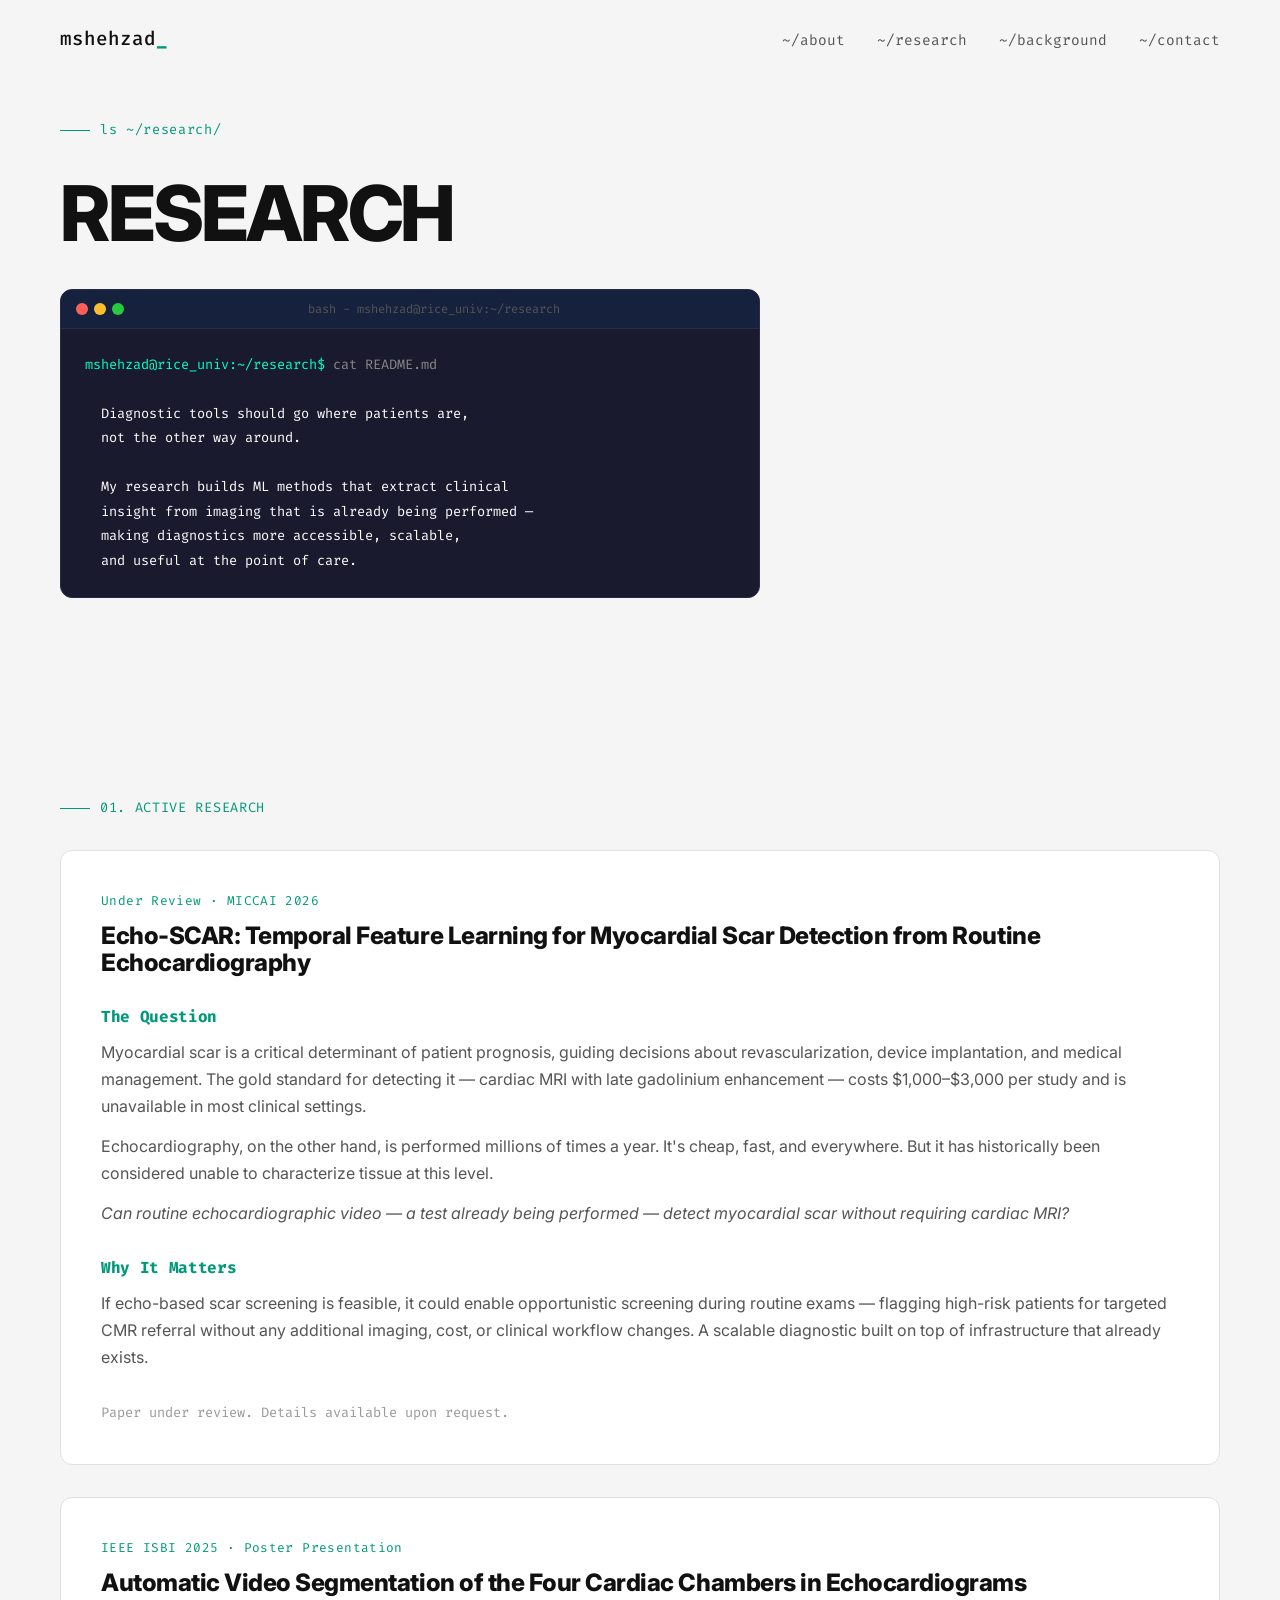
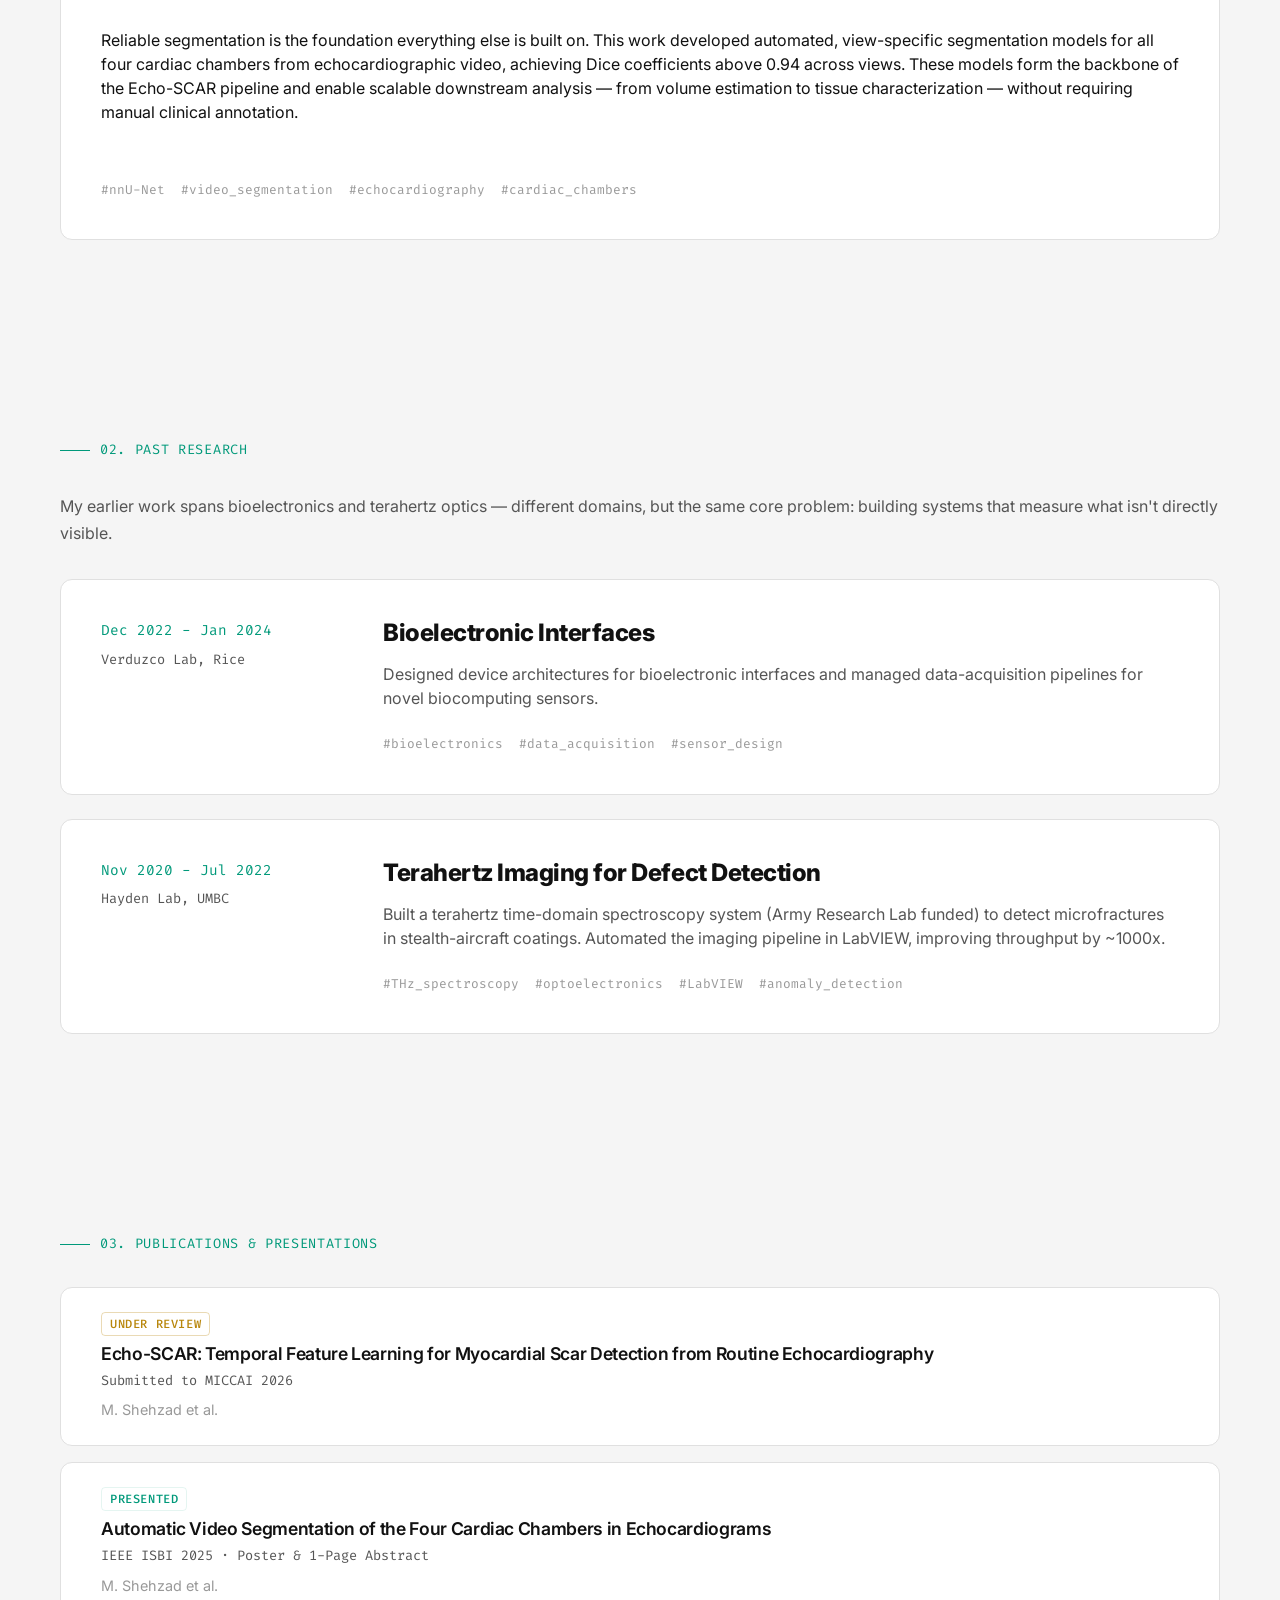
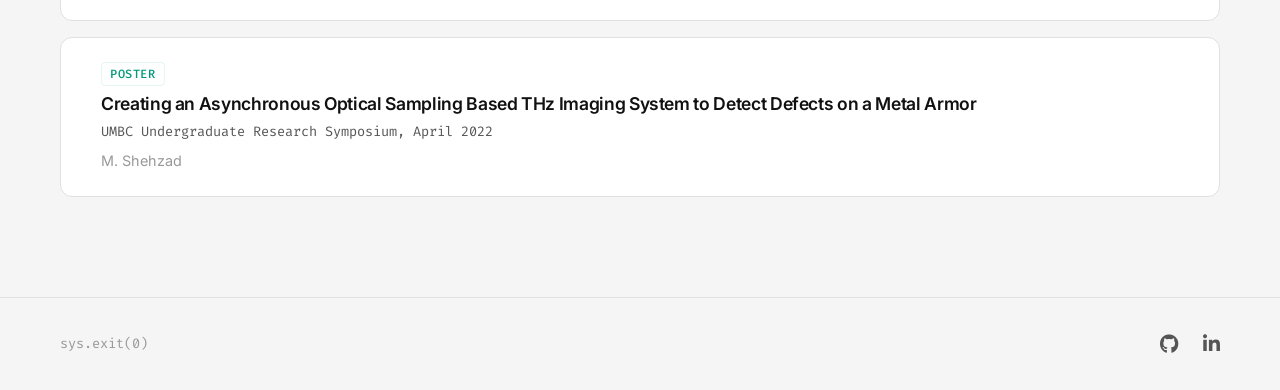
==== research.html @ f6555616 "Rebuild academic website with research page and ML-focused content - Rewrote index.html: research-fo" ====
<!DOCTYPE html>
<html lang="en">

<head>
    <meta charset="UTF-8">
    <meta name="viewport" content="width=device-width, initial-scale=1.0">
    <meta name="color-scheme" content="light dark">
    <title>Research | Mansoor Shehzad</title>
    <meta name="description"
        content="Research by Mansoor Shehzad - Medical computer vision, cardiac imaging, echocardiographic scar detection, and THz spectroscopy.">

    <!-- Google Fonts -->
    <link rel="preconnect" href="https://fonts.googleapis.com">
    <link rel="preconnect" href="https://fonts.gstatic.com" crossorigin>
    <link
        href="https://fonts.googleapis.com/css2?family=Fira+Code:wght@400;500&family=Inter:wght@400;500;600;800&display=swap"
        rel="stylesheet">

    <!-- Icons -->
    <link rel="stylesheet" href="https://cdnjs.cloudflare.com/ajax/libs/font-awesome/6.4.0/css/all.min.css">

    <!-- Custom CSS -->
    <link rel="stylesheet" href="css/styles.css">
</head>

<body>

    <!-- Navigation -->
    <nav id="navbar">
        <div class="nav-container">
            <a href="index.html" class="logo">mshehzad<span class="blink">_</span></a>
            <ul class="nav-links">
                <li><a href="index.html#about" class="nav-item">~/about</a></li>
                <li><a href="research.html" class="nav-item active">~/research</a></li>
                <li><a href="index.html#education" class="nav-item">~/background</a></li>
                <li><a href="index.html#contact" class="nav-item">~/contact</a></li>
            </ul>
        </div>
    </nav>

    <main>
        <!-- Research Hero -->
        <section class="research-hero">
            <div class="section-badge">ls ~/research/</div>
            <h1 class="research-page-title">Research</h1>

            <div class="terminal-window glass-panel" style="max-width: 700px;">
                <div class="terminal-header">
                    <div class="mac-btns">
                        <span class="btn-red"></span>
                        <span class="btn-yel"></span>
                        <span class="btn-grn"></span>
                    </div>
                    <div class="terminal-title">bash - mshehzad@rice_univ:~/research</div>
                </div>
                <div class="terminal-body">
                    <p><span class="prompt">mshehzad@rice_univ:~/research$</span> cat README.md</p>
                    <p class="term-output">&nbsp;</p>
                    <p class="term-output">Diagnostic tools should go where patients are,</p>
                    <p class="term-output">not the other way around.</p>
                    <p class="term-output">&nbsp;</p>
                    <p class="term-output">My research builds ML methods that extract clinical</p>
                    <p class="term-output">insight from imaging that is already being performed &mdash;</p>
                    <p class="term-output">making diagnostics more accessible, scalable,</p>
                    <p class="term-output">and useful at the point of care.</p>
                </div>
            </div>
        </section>

        <!-- Active Research -->
        <section class="section-reveal">
            <div class="section-badge">01. ACTIVE RESEARCH</div>

            <!-- Echo-SCAR -->
            <div class="research-project glass-panel">
                <div class="research-project-header">
                    <div>
                        <div class="research-card-tag">Under Review &middot; MICCAI 2026</div>
                        <h2>Echo-SCAR: Temporal Feature Learning for Myocardial Scar Detection from Routine Echocardiography</h2>
                    </div>
                </div>

                <div class="research-project-body">
                    <div class="research-question">
                        <h3>The Question</h3>
                        <p>
                            Myocardial scar is a critical determinant of patient prognosis, guiding decisions about
                            revascularization, device implantation, and medical management. The gold standard for
                            detecting it &mdash; cardiac MRI with late gadolinium enhancement &mdash; costs
                            $1,000&ndash;$3,000 per study and is unavailable in most clinical settings.
                        </p>
                        <p style="margin-top: 0.8rem;">
                            Echocardiography, on the other hand, is performed millions of times a year. It's cheap,
                            fast, and everywhere. But it has historically been considered unable to characterize
                            tissue at this level.
                        </p>
                        <p style="margin-top: 0.8rem;">
                            <em>Can routine echocardiographic video &mdash; a test already being performed &mdash;
                            detect myocardial scar without requiring cardiac MRI?</em>
                        </p>
                    </div>

                    <div class="research-question">
                        <h3>Why It Matters</h3>
                        <p>
                            If echo-based scar screening is feasible, it could enable opportunistic screening during
                            routine exams &mdash; flagging high-risk patients for targeted CMR referral without any
                            additional imaging, cost, or clinical workflow changes. A scalable diagnostic built on
                            top of infrastructure that already exists.
                        </p>
                    </div>

                    <p style="color: var(--text-muted); font-family: var(--font-mono); font-size: 0.85rem;">
                        Paper under review. Details available upon request.
                    </p>
                </div>
            </div>

            <!-- ISBI -->
            <div class="research-project glass-panel" style="margin-top: 2rem;">
                <div class="research-project-header">
                    <div>
                        <div class="research-card-tag">IEEE ISBI 2025 &middot; Poster Presentation</div>
                        <h2>Automatic Video Segmentation of the Four Cardiac Chambers in Echocardiograms</h2>
                    </div>
                </div>

                <div class="research-project-body">
                    <p>
                        Reliable segmentation is the foundation everything else is built on. This work developed
                        automated, view-specific segmentation models for all four cardiac chambers from echocardiographic
                        video, achieving Dice coefficients above 0.94 across views. These models form the backbone of
                        the Echo-SCAR pipeline and enable scalable downstream analysis &mdash; from volume estimation
                        to tissue characterization &mdash; without requiring manual clinical annotation.
                    </p>
                    <div class="exp-tech" style="margin-top: 1.5rem;">
                        <span>#nnU-Net</span> <span>#video_segmentation</span> <span>#echocardiography</span>
                        <span>#cardiac_chambers</span>
                    </div>
                </div>
            </div>
        </section>

        <!-- Past Research -->
        <section class="section-reveal">
            <div class="section-badge">02. PAST RESEARCH</div>

            <p style="color: var(--text-secondary); margin-bottom: 2rem; font-size: 1rem; line-height: 1.7;">
                My earlier work spans bioelectronics and terahertz optics &mdash; different domains, but the same
                core problem: building systems that measure what isn't directly visible.
            </p>

            <div class="exp-list">
                <div class="exp-row glass-panel hover-target">
                    <div class="exp-meta">
                        <div class="exp-date">Dec 2022 - Jan 2024</div>
                        <div class="exp-location">Verduzco Lab, Rice</div>
                    </div>
                    <div class="exp-details">
                        <h3>Bioelectronic Interfaces</h3>
                        <p class="exp-desc">
                            Designed device architectures for bioelectronic interfaces and managed data-acquisition
                            pipelines for novel biocomputing sensors.
                        </p>
                        <div class="exp-tech">
                            <span>#bioelectronics</span> <span>#data_acquisition</span> <span>#sensor_design</span>
                        </div>
                    </div>
                </div>

                <div class="exp-row glass-panel hover-target">
                    <div class="exp-meta">
                        <div class="exp-date">Nov 2020 - Jul 2022</div>
                        <div class="exp-location">Hayden Lab, UMBC</div>
                    </div>
                    <div class="exp-details">
                        <h3>Terahertz Imaging for Defect Detection</h3>
                        <p class="exp-desc">
                            Built a terahertz time-domain spectroscopy system (Army Research Lab funded) to detect
                            microfractures in stealth-aircraft coatings. Automated the imaging pipeline in LabVIEW,
                            improving throughput by ~1000x.
                        </p>
                        <div class="exp-tech">
                            <span>#THz_spectroscopy</span> <span>#optoelectronics</span> <span>#LabVIEW</span>
                            <span>#anomaly_detection</span>
                        </div>
                    </div>
                </div>
            </div>
        </section>

        <!-- Publications & Presentations -->
        <section class="section-reveal">
            <div class="section-badge">03. PUBLICATIONS & PRESENTATIONS</div>

            <div class="publications-list">
                <div class="pub-item glass-panel">
                    <div class="pub-status status-review">Under Review</div>
                    <h4>Echo-SCAR: Temporal Feature Learning for Myocardial Scar Detection from Routine Echocardiography</h4>
                    <p class="pub-venue">Submitted to MICCAI 2026</p>
                    <p class="pub-authors">M. Shehzad et al.</p>
                </div>

                <div class="pub-item glass-panel">
                    <div class="pub-status status-published">Presented</div>
                    <h4>Automatic Video Segmentation of the Four Cardiac Chambers in Echocardiograms</h4>
                    <p class="pub-venue">IEEE ISBI 2025 &middot; Poster & 1-Page Abstract</p>
                    <p class="pub-authors">M. Shehzad et al.</p>
                </div>

                <div class="pub-item glass-panel">
                    <div class="pub-status status-published">Poster</div>
                    <h4>Creating an Asynchronous Optical Sampling Based THz Imaging System to Detect Defects on a Metal Armor</h4>
                    <p class="pub-venue">UMBC Undergraduate Research Symposium, April 2022</p>
                    <p class="pub-authors">M. Shehzad</p>
                </div>
            </div>
        </section>

    </main>

    <footer>
        <div class="foot-container">
            <p>sys.exit(0)</p>
            <div class="social-links">
                <a href="#"><i class="fab fa-github"></i></a>
                <a href="#"><i class="fab fa-linkedin-in"></i></a>
            </div>
        </div>
    </footer>

    <!-- Scripts -->
    <script src="js/main.js"></script>
</body>

</html>
---- css/styles.css ----
/* =========================================================================
   VARIABLES & BASE SETUP
   ========================================================================= */
:root {
    color-scheme: light dark;

    /* Colors - Dark Theme (default) */
    --sys-bg: #030303;
    --sys-surface: #0a0a0a;
    --sys-surface-hover: #111111;
    --sys-border: #222222;
    --sys-border-glow: #333333;

    --text-primary: #ffffff;
    --text-secondary: #888888;
    --text-muted: #555555;

    --accent: #00ffcc;
    --accent-hover: #00e5b7;

    /* Terminal */
    --term-bg: #000000;
    --term-header: #111111;
    --term-border: #333333;
    --term-header-border: #222222;

    /* Nav */
    --nav-bg: rgba(3, 3, 3, 0.8);

    /* Status badges */
    --status-review: #ffbd2e;
    --status-review-border: rgba(255, 189, 46, 0.3);

    /* Highlight border */
    --accent-subtle: rgba(0, 255, 204, 0.1);

    /* Typography */
    --font-sans: 'Inter', sans-serif;
    --font-mono: 'Fira Code', monospace;

    /* Layout */
    --max-width: 1200px;
    --nav-height: 80px;

    /* Transitions */
    --transition: 0.3s cubic-bezier(0.16, 1, 0.3, 1);
}

@media (prefers-color-scheme: light) {
    :root {
        --sys-bg: #f5f5f5;
        --sys-surface: #ffffff;
        --sys-surface-hover: #f0f0f0;
        --sys-border: #e0e0e0;
        --sys-border-glow: #d0d0d0;

        --text-primary: #111111;
        --text-secondary: #555555;
        --text-muted: #999999;

        --accent: #00997a;
        --accent-hover: #007a62;

        --term-bg: #1a1a2e;
        --term-header: #16213e;
        --term-border: #2a2a4a;
        --term-header-border: #2a2a4a;

        --nav-bg: rgba(245, 245, 245, 0.85);

        --status-review: #b8860b;
        --status-review-border: rgba(184, 134, 11, 0.3);

        --accent-subtle: rgba(0, 153, 122, 0.1);
    }
}

* {
    margin: 0;
    padding: 0;
    box-sizing: border-box;
}

html {
    scroll-behavior: smooth;
    background-color: var(--sys-bg);
}

body {
    font-family: var(--font-sans);
    background-color: var(--sys-bg);
    color: var(--text-primary);
    line-height: 1.5;
    overflow-x: hidden;
}

/* Typography Base */
h1,
h2,
h3,
h4,
h5,
h6 {
    font-family: var(--font-sans);
    font-weight: 800;
    line-height: 1.1;
    letter-spacing: -0.02em;
}

a {
    text-decoration: none;
    color: var(--text-primary);
    transition: var(--transition);
}

ul {
    list-style: none;
}

/* =========================================================================
   UTILITY CLASSES & PANELS
   ========================================================================= */
main>section {
    max-width: var(--max-width);
    margin: 0 auto;
    padding: 100px 20px;
}

.glass-panel {
    background: var(--sys-surface);
    border: 1px solid var(--sys-border);
    border-radius: 12px;
    padding: 2.5rem;
    transition: var(--transition);
}

.hover-target:hover {
    background: var(--sys-surface-hover);
    border-color: var(--sys-border-glow);
    transform: translateY(-2px);
    box-shadow: 0 10px 30px rgba(0, 0, 0, 0.15);
}

.section-badge {
    font-family: var(--font-mono);
    color: var(--accent);
    font-size: 0.85rem;
    margin-bottom: 2rem;
    letter-spacing: 0.05em;
    display: flex;
    align-items: center;
    gap: 10px;
}

.section-badge::before {
    content: '';
    display: inline-block;
    width: 30px;
    height: 1px;
    background: var(--accent);
}

.btn-solid {
    display: inline-block;
    background: var(--text-primary);
    color: var(--sys-bg);
    padding: 0.8rem 1.5rem;
    border-radius: 4px;
    font-weight: 600;
    font-size: 0.9rem;
    letter-spacing: 0.5px;
}

.btn-solid:hover {
    background: var(--accent);
    transform: translateY(-2px);
}

/* Scroll Reveal */
.section-reveal {
    opacity: 0;
    transform: translateY(30px);
    transition: opacity 0.8s ease-out, transform 0.8s ease-out;
}

.section-reveal.active {
    opacity: 1;
    transform: translateY(0);
}

/* =========================================================================
   NAVIGATION
   ========================================================================= */
#navbar {
    position: fixed;
    top: 0;
    width: 100%;
    height: var(--nav-height);
    background: var(--nav-bg);
    backdrop-filter: blur(12px);
    -webkit-backdrop-filter: blur(12px);
    z-index: 1000;
    border-bottom: 1px solid transparent;
    transition: var(--transition);
}

#navbar.scrolled {
    border-bottom: 1px solid var(--sys-border);
    height: 70px;
}

.nav-container {
    max-width: var(--max-width);
    margin: 0 auto;
    padding: 0 20px;
    height: 100%;
    display: flex;
    justify-content: space-between;
    align-items: center;
}

.logo {
    font-family: var(--font-mono);
    font-size: 1.2rem;
    font-weight: 500;
    color: var(--text-primary);
}

.blink {
    animation: blinker 1s linear infinite;
    color: var(--accent);
    font-weight: bold;
}

@keyframes blinker {
    50% {
        opacity: 0;
    }
}

.nav-links {
    display: flex;
    gap: 2rem;
}

.nav-item {
    font-family: var(--font-mono);
    color: var(--text-secondary);
    font-size: 0.9rem;
}

.nav-item:hover,
.nav-item.active {
    color: var(--accent);
}

/* =========================================================================
   HERO SECTION
   ========================================================================= */
.hero {
    min-height: 100vh;
    display: flex;
    flex-direction: column;
    justify-content: center;
    position: relative;
    padding-top: var(--nav-height);
}

.hero-wrapper {
    display: grid;
    grid-template-columns: 1fr 1fr;
    gap: 4rem;
    align-items: center;
}

.hero-title {
    font-size: clamp(4rem, 8vw, 7rem);
    line-height: 0.9;
    letter-spacing: -0.04em;
    color: var(--text-primary);
    text-transform: uppercase;
}

/* Terminal Window */
.terminal-window {
    padding: 0;
    overflow: hidden;
    display: flex;
    flex-direction: column;
    background: var(--term-bg);
    border: 1px solid var(--term-border);
}

.terminal-header {
    background: var(--term-header);
    padding: 10px 15px;
    display: flex;
    align-items: center;
    border-bottom: 1px solid var(--term-header-border);
}

.mac-btns {
    display: flex;
    gap: 6px;
}

.mac-btns span {
    width: 12px;
    height: 12px;
    border-radius: 50%;
}

.btn-red {
    background: #ff5f56;
}

.btn-yel {
    background: #ffbd2e;
}

.btn-grn {
    background: #27c93f;
}

.terminal-body {
    padding: 1.5rem;
    font-family: var(--font-mono);
    font-size: 0.85rem;
    color: #888888;
    line-height: 1.8;
}

.prompt {
    color: #00ffcc;
}

.term-output {
    color: #ffffff;
    padding-left: 1rem;
}

.cursor {
    display: inline-block;
    width: 8px;
    height: 1em;
    background: #ffffff;
    vertical-align: middle;
    animation: blinker 1s infinite;
}

.terminal-title {
    flex: 1;
    text-align: center;
    font-family: var(--font-mono);
    font-size: 0.75rem;
    color: #555555;
}

.scroll-down {
    position: absolute;
    bottom: 40px;
    left: 20px;
    display: flex;
    align-items: center;
    gap: 15px;
    transform: rotate(90deg);
    transform-origin: left;
    font-family: var(--font-mono);
    font-size: 0.75rem;
    color: var(--text-secondary);
}

.scroll-down .line {
    width: 60px;
    height: 1px;
    background: var(--text-secondary);
}

/* =========================================================================
   BENTO GRID (ABOUT & SKILLS)
   ========================================================================= */
.bento-grid {
    display: grid;
    grid-template-columns: repeat(4, 1fr);
    grid-template-rows: auto auto;
    gap: 1.5rem;
}

.bento-box {
    padding: 2.5rem;
    display: flex;
    flex-direction: column;
    justify-content: center;
}

h2 {
    font-size: 2rem;
    margin-bottom: 1.5rem;
}

.bento-large {
    grid-column: span 3;
    grid-row: span 2;
}

.bento-large p {
    color: var(--text-secondary);
    font-size: 1.1rem;
    max-width: 90%;
    line-height: 1.7;
}

.bento-tall {
    grid-column: span 1;
    grid-row: span 2;
}

.bento-tall h3 {
    font-size: 1.2rem;
    margin-bottom: 1.5rem;
    color: var(--accent);
    font-family: var(--font-mono);
}

.tech-tags {
    display: flex;
    flex-direction: column;
    gap: 0.8rem;
}

.tag {
    font-family: var(--font-mono);
    font-size: 0.85rem;
    color: var(--text-secondary);
    display: flex;
    align-items: center;
}

.tag::before {
    content: '>';
    margin-right: 8px;
    color: var(--sys-border-glow);
}

.tag.python {
    color: var(--text-primary);
}

.tag.python::before {
    color: var(--accent);
}

.bento-small {
    grid-column: span 2;
    padding: 1.5rem 2.5rem;
}

.highlight-box {
    display: flex;
    flex-direction: row;
    align-items: center;
    gap: 1.5rem;
    border-color: var(--accent-subtle);
}

.box-icon {
    font-size: 2.5rem;
    color: var(--accent);
}

.box-val {
    font-size: 2.5rem;
    font-weight: 800;
    line-height: 1;
}

.box-label {
    font-family: var(--font-mono);
    font-size: 0.8rem;
    color: var(--text-secondary);
    text-transform: uppercase;
    letter-spacing: 0.05em;
    max-width: 150px;
}

/* =========================================================================
   EXPERIENCE LIST
   ========================================================================= */
.exp-list {
    display: flex;
    flex-direction: column;
    gap: 1.5rem;
}

.exp-row {
    display: grid;
    grid-template-columns: 250px 1fr;
    gap: 2rem;
    padding: 2.5rem;
}

.exp-meta {
    font-family: var(--font-mono);
}

.exp-date {
    color: var(--accent);
    font-size: 0.9rem;
    margin-bottom: 0.5rem;
}

.exp-location {
    color: var(--text-secondary);
    font-size: 0.85rem;
}

.exp-details h3 {
    font-size: 1.5rem;
    margin-bottom: 1rem;
}

.exp-desc {
    color: var(--text-secondary);
    font-size: 1rem;
    margin-bottom: 1.5rem;
}

.exp-tech {
    font-family: var(--font-mono);
    font-size: 0.8rem;
    color: var(--text-muted);
    display: flex;
    flex-wrap: wrap;
    gap: 1rem;
}

/* =========================================================================
   EDUCATION & LEADERSHIP SPLIT
   ========================================================================= */
.split-grid {
    display: grid;
    grid-template-columns: 1fr 1fr;
    gap: 1.5rem;
}

.p-container h2 {
    font-size: 1.5rem;
    margin-bottom: 2rem;
    display: flex;
    align-items: center;
    gap: 10px;
}

.p-container h2 i {
    color: var(--accent);
}

.clean-list {
    display: flex;
    flex-direction: column;
    gap: 2rem;
}

.clean-list li {
    position: relative;
    padding-left: 20px;
}

.clean-list li::before {
    content: '';
    position: absolute;
    left: 0;
    top: 6px;
    width: 6px;
    height: 6px;
    background: var(--text-muted);
    border-radius: 50%;
}

.list-meta {
    font-family: var(--font-mono);
    font-size: 0.8rem;
    color: var(--accent);
    margin-bottom: 0.3rem;
}

.clean-list h4 {
    font-size: 1.1rem;
    margin-bottom: 0.2rem;
}

.clean-list p {
    color: var(--text-secondary);
    font-size: 0.95rem;
}

.clean-list .sub-text {
    font-family: var(--font-mono);
    font-size: 0.8rem;
    color: var(--text-muted);
    margin-top: 0.5rem;
}

/* =========================================================================
   CONTACT SECTION
   ========================================================================= */
.contact-grid {
    display: grid;
    grid-template-columns: 1fr 1fr;
    gap: 4rem;
    align-items: center;
}

.huge-text {
    font-size: clamp(4rem, 8vw, 6rem);
    line-height: 0.9;
    letter-spacing: -0.04em;
    color: var(--text-muted);
    transition: var(--transition);
}

.huge-text:hover {
    color: var(--text-primary);
}

.contact-links {
    display: flex;
    flex-direction: column;
    gap: 1.5rem;
}

.contact-prompt {
    font-family: var(--font-mono);
    color: var(--text-secondary);
    font-size: 0.85rem;
    margin-bottom: 1rem;
}

.cmd-link {
    font-family: var(--font-mono);
    font-size: 1.2rem;
    color: var(--text-primary);
    display: block;
}

.cmd-link:hover {
    color: var(--accent);
    padding-left: 10px;
}

.mt-4 {
    margin-top: 2rem;
}

/* =========================================================================
   FOOTER
   ========================================================================= */
footer {
    border-top: 1px solid var(--sys-border);
    padding: 2rem 0;
}

.foot-container {
    max-width: var(--max-width);
    margin: 0 auto;
    padding: 0 20px;
    display: flex;
    justify-content: space-between;
    align-items: center;
}

.foot-container p {
    font-family: var(--font-mono);
    color: var(--text-muted);
    font-size: 0.85rem;
}

.social-links {
    display: flex;
    gap: 1.5rem;
}

.social-links a {
    color: var(--text-secondary);
    font-size: 1.2rem;
}

.social-links a:hover {
    color: var(--text-primary);
}

/* =========================================================================
   RESPONSIVE DESIGN
   ========================================================================= */
@media screen and (max-width: 992px) {
    .hero-wrapper {
        grid-template-columns: 1fr;
        gap: 2rem;
    }

    .bento-grid {
        grid-template-columns: 1fr 1fr;
    }

    .bento-large,
    .bento-tall,
    .bento-small {
        grid-column: span 2;
        grid-row: auto;
    }

    .tech-tags {
        flex-direction: row;
        flex-wrap: wrap;
    }

    .exp-row {
        grid-template-columns: 1fr;
        gap: 0.5rem;
    }

    .contact-grid {
        grid-template-columns: 1fr;
        gap: 2rem;
    }
}

@media screen and (max-width: 768px) {
    .nav-links {
        display: none;
        /* simplified for brevity */
    }

    .split-grid {
        grid-template-columns: 1fr;
    }

    .huge-text {
        font-size: 3rem;
    }

    .scroll-down {
        display: none;
    }
}

/* =========================================================================
   RESEARCH PAGE
   ========================================================================= */
.research-hero {
    min-height: 60vh;
    display: flex;
    flex-direction: column;
    justify-content: center;
    padding-top: calc(var(--nav-height) + 40px);
}

.research-page-title {
    font-size: clamp(3rem, 6vw, 5rem);
    letter-spacing: -0.04em;
    margin-bottom: 2rem;
    text-transform: uppercase;
}

/* Research Highlight Grid (index page) */
.research-highlight-grid {
    display: grid;
    grid-template-columns: 1fr 1fr;
    gap: 1.5rem;
}

.research-card {
    padding: 2.5rem;
}

.research-card h3 {
    font-size: 1.5rem;
    margin-bottom: 1rem;
}

.research-card-tag {
    font-family: var(--font-mono);
    font-size: 0.8rem;
    color: var(--accent);
    margin-bottom: 0.8rem;
    letter-spacing: 0.03em;
}

/* Research Project (research page deep dive) */
.research-project {
    padding: 2.5rem;
}

.research-project h2 {
    font-size: 1.5rem;
    margin-bottom: 0;
}

.research-project-header {
    margin-bottom: 2rem;
}

.research-project-body {
    display: flex;
    flex-direction: column;
    gap: 2rem;
}

.research-question h3 {
    font-family: var(--font-mono);
    font-size: 1rem;
    color: var(--accent);
    margin-bottom: 0.8rem;
}

.research-question p {
    color: var(--text-secondary);
    font-size: 1rem;
    line-height: 1.7;
}

.research-list {
    list-style: none;
    padding: 0;
    margin-top: 0.8rem;
}

.research-list li {
    color: var(--text-secondary);
    font-size: 1rem;
    line-height: 1.7;
    padding-left: 1.5rem;
    position: relative;
    margin-bottom: 0.5rem;
}

.research-list li::before {
    content: '>';
    position: absolute;
    left: 0;
    color: var(--accent);
    font-family: var(--font-mono);
}

/* Findings Grid */
.findings-grid {
    display: grid;
    grid-template-columns: repeat(3, 1fr);
    gap: 1rem;
    margin-top: 1rem;
}

.finding-card {
    background: var(--sys-surface);
    border: 1px solid var(--accent-subtle);
    border-radius: 8px;
    padding: 1.5rem;
    text-align: center;
}

.finding-card .box-val {
    font-size: 2rem;
    margin-bottom: 0.5rem;
}

.finding-card .box-label {
    max-width: none;
    font-size: 0.75rem;
}

/* Publications */
.publications-list {
    display: flex;
    flex-direction: column;
    gap: 1rem;
}

.pub-item {
    padding: 1.5rem 2.5rem;
    display: flex;
    flex-direction: column;
    gap: 0.5rem;
}

.pub-item h4 {
    font-size: 1.1rem;
    font-weight: 600;
}

.pub-venue {
    font-family: var(--font-mono);
    font-size: 0.85rem;
    color: var(--text-secondary);
}

.pub-authors {
    font-size: 0.9rem;
    color: var(--text-muted);
}

.pub-status {
    font-family: var(--font-mono);
    font-size: 0.75rem;
    font-weight: 500;
    letter-spacing: 0.05em;
    text-transform: uppercase;
    width: fit-content;
    padding: 2px 8px;
    border-radius: 4px;
}

.status-review {
    color: var(--status-review);
    border: 1px solid var(--status-review-border);
}

.status-published {
    color: var(--accent);
    border: 1px solid var(--accent-subtle);
}

/* Responsive - Research Page */
@media screen and (max-width: 992px) {
    .research-highlight-grid {
        grid-template-columns: 1fr;
    }

    .findings-grid {
        grid-template-columns: 1fr;
    }
}

@media screen and (max-width: 768px) {
    .research-page-title {
        font-size: 2.5rem;
    }
}
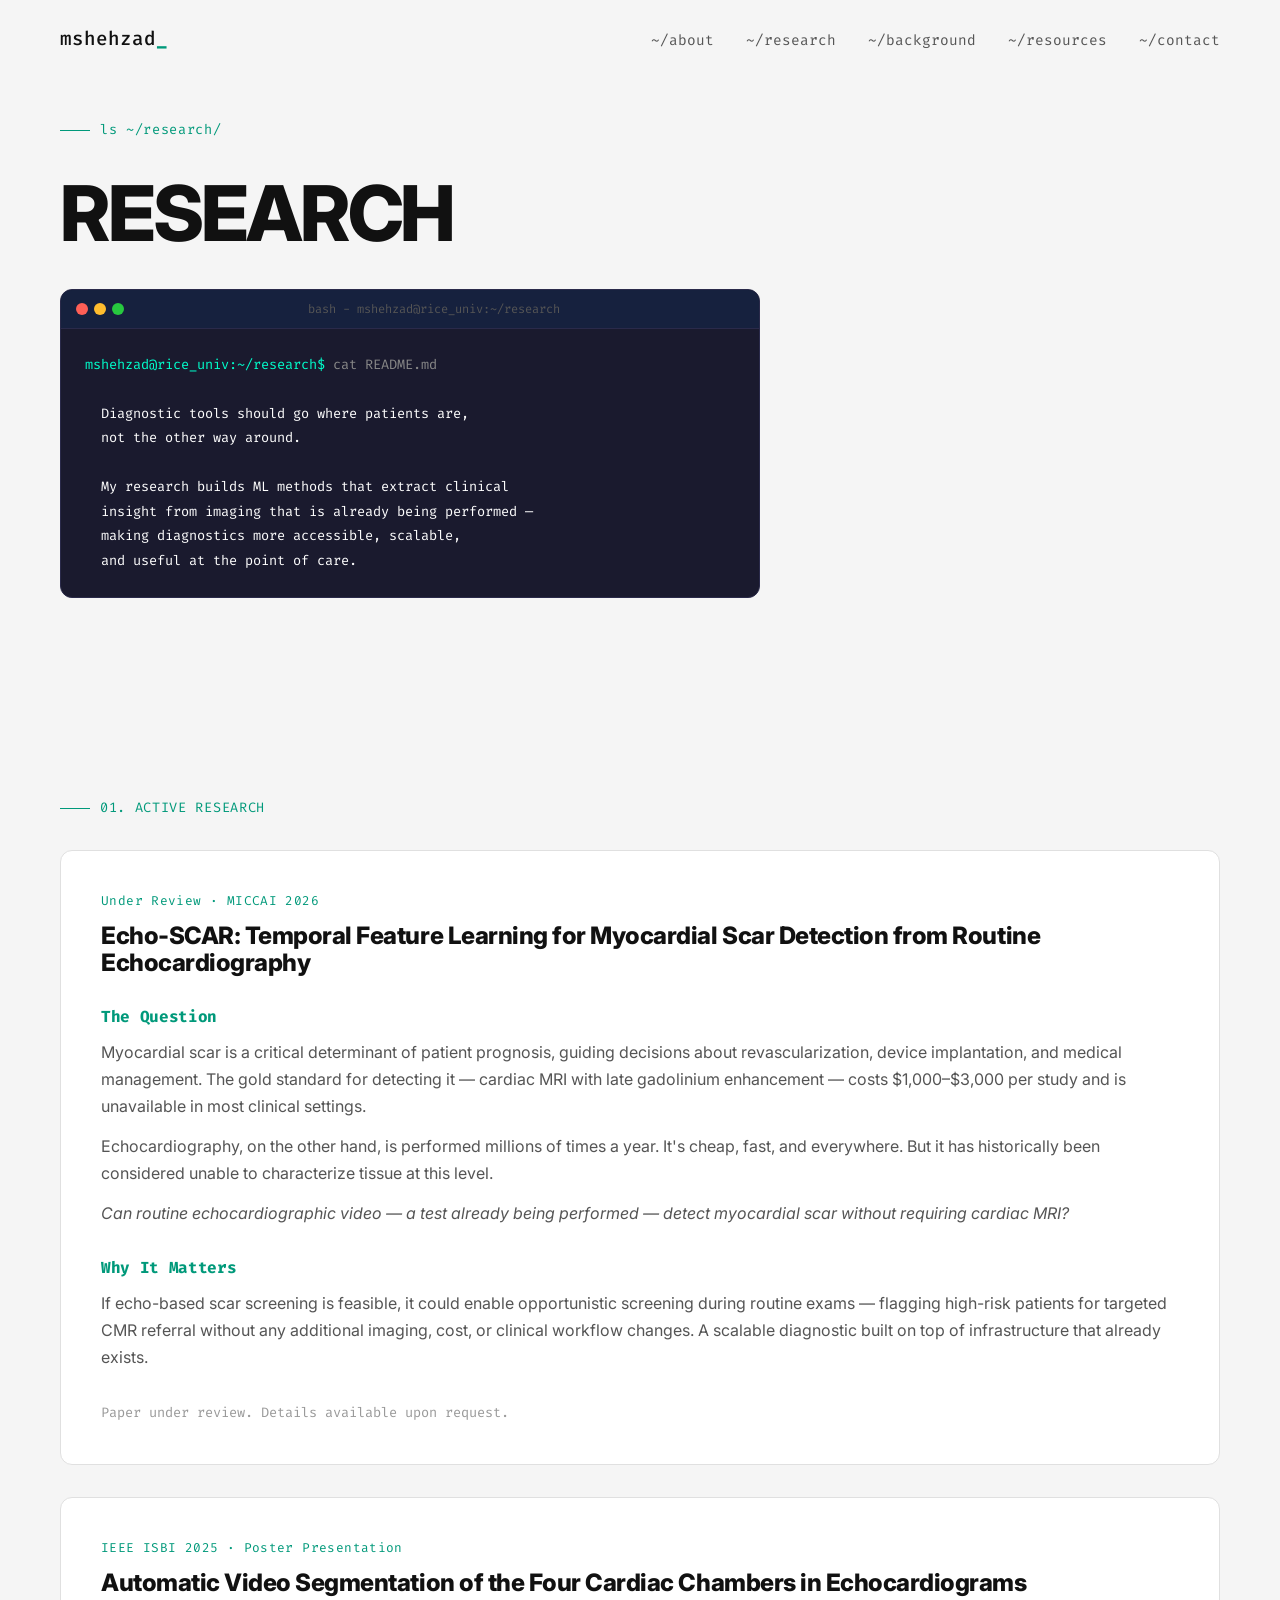
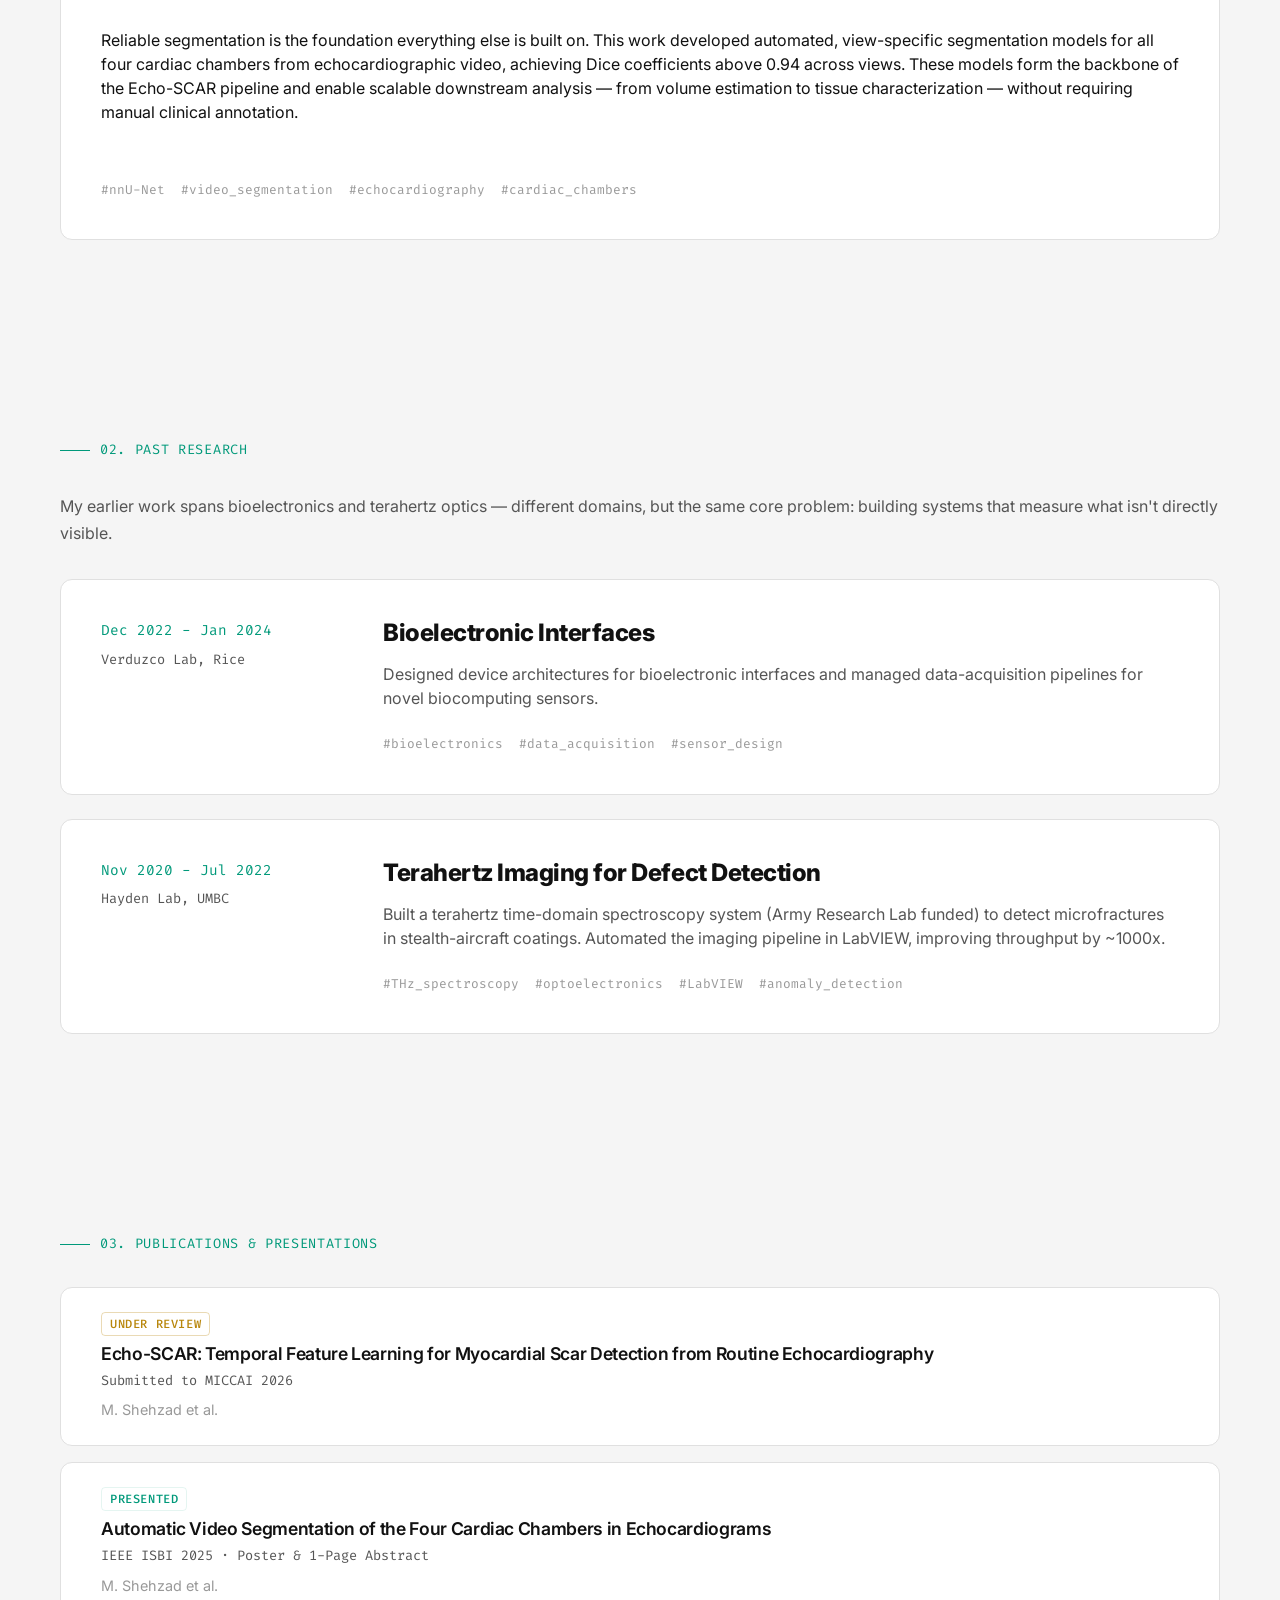
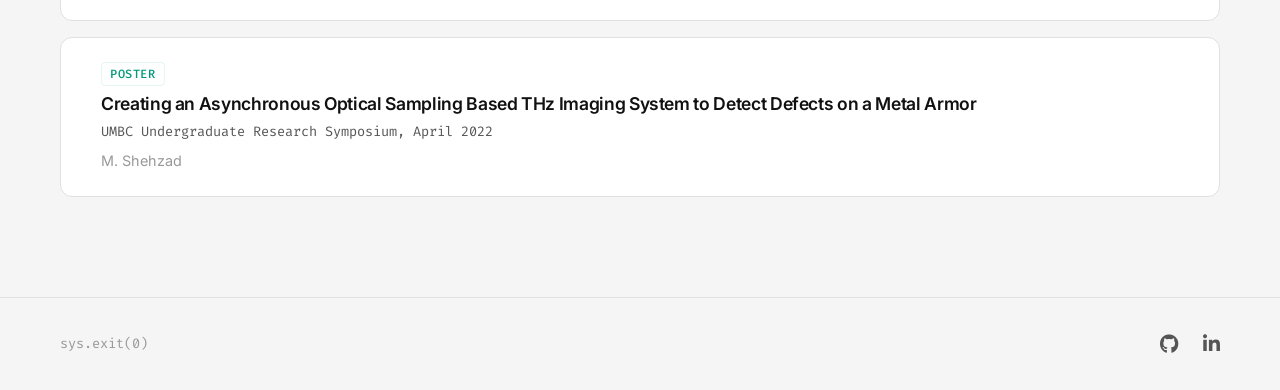
==== commit 525d1c1a: "Add resources page with ML papers and courses, update nav New resources.html with 33 seminal ML pape" ====
--- a/research.html
+++ b/research.html
@@ -33,6 +33,7 @@
                 <li><a href="index.html#about" class="nav-item">~/about</a></li>
                 <li><a href="research.html" class="nav-item active">~/research</a></li>
                 <li><a href="index.html#education" class="nav-item">~/background</a></li>
+                <li><a href="resources.html" class="nav-item">~/resources</a></li>
                 <li><a href="index.html#contact" class="nav-item">~/contact</a></li>
             </ul>
         </div>
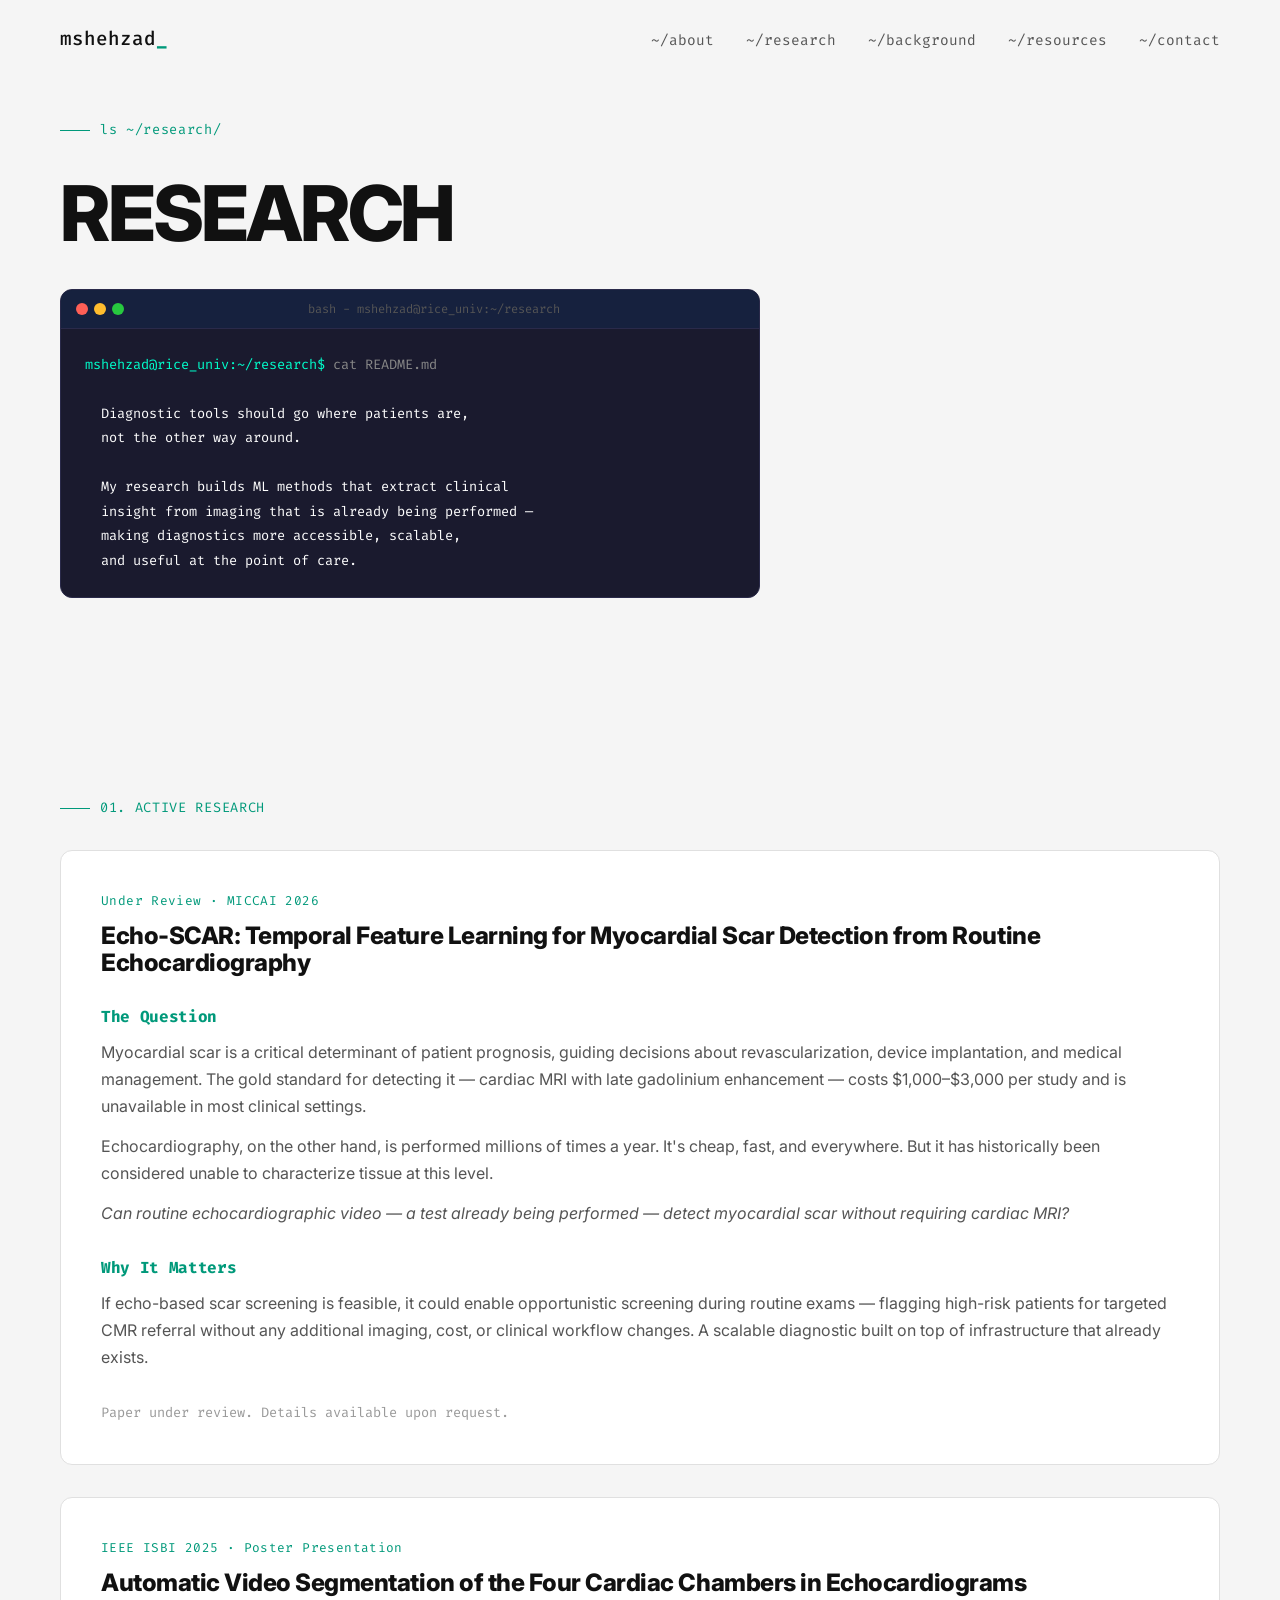
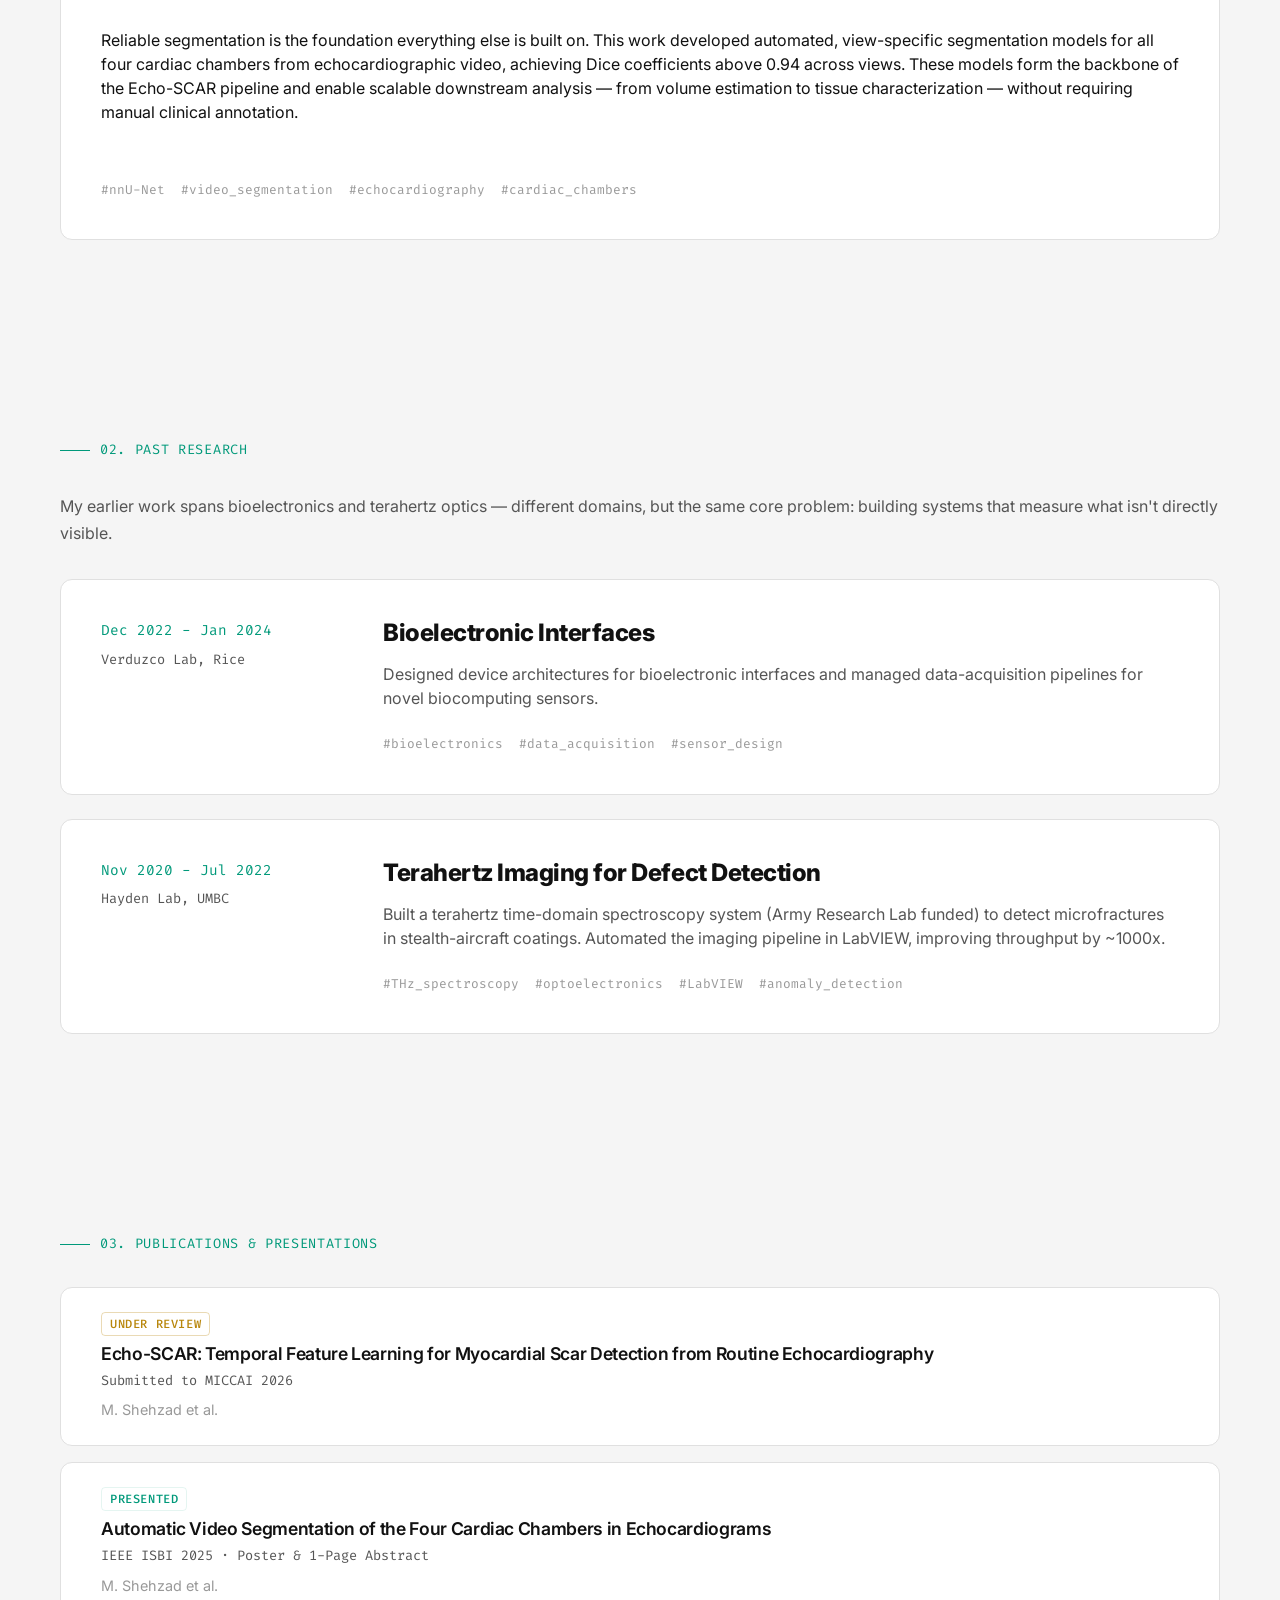
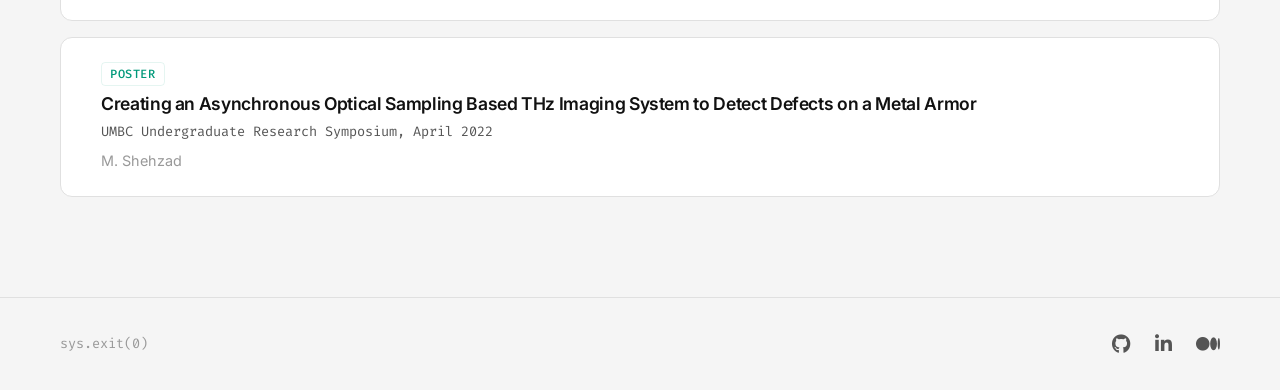
==== commit bd6d7eb2: "Update social links and upload resume link" ====
--- a/research.html
+++ b/research.html
@@ -224,8 +224,9 @@
         <div class="foot-container">
             <p>sys.exit(0)</p>
             <div class="social-links">
-                <a href="#"><i class="fab fa-github"></i></a>
-                <a href="#"><i class="fab fa-linkedin-in"></i></a>
+                <a href="https://github.com/mansoorshehzad" target="_blank"><i class="fab fa-github"></i></a>
+                <a href="https://www.linkedin.com/in/mansoor-shehzad/" target="_blank"><i class="fab fa-linkedin-in"></i></a>
+                <a href="https://medium.com/@mansoorsshehzad" target="_blank"><i class="fab fa-medium"></i></a>
             </div>
         </div>
     </footer>
